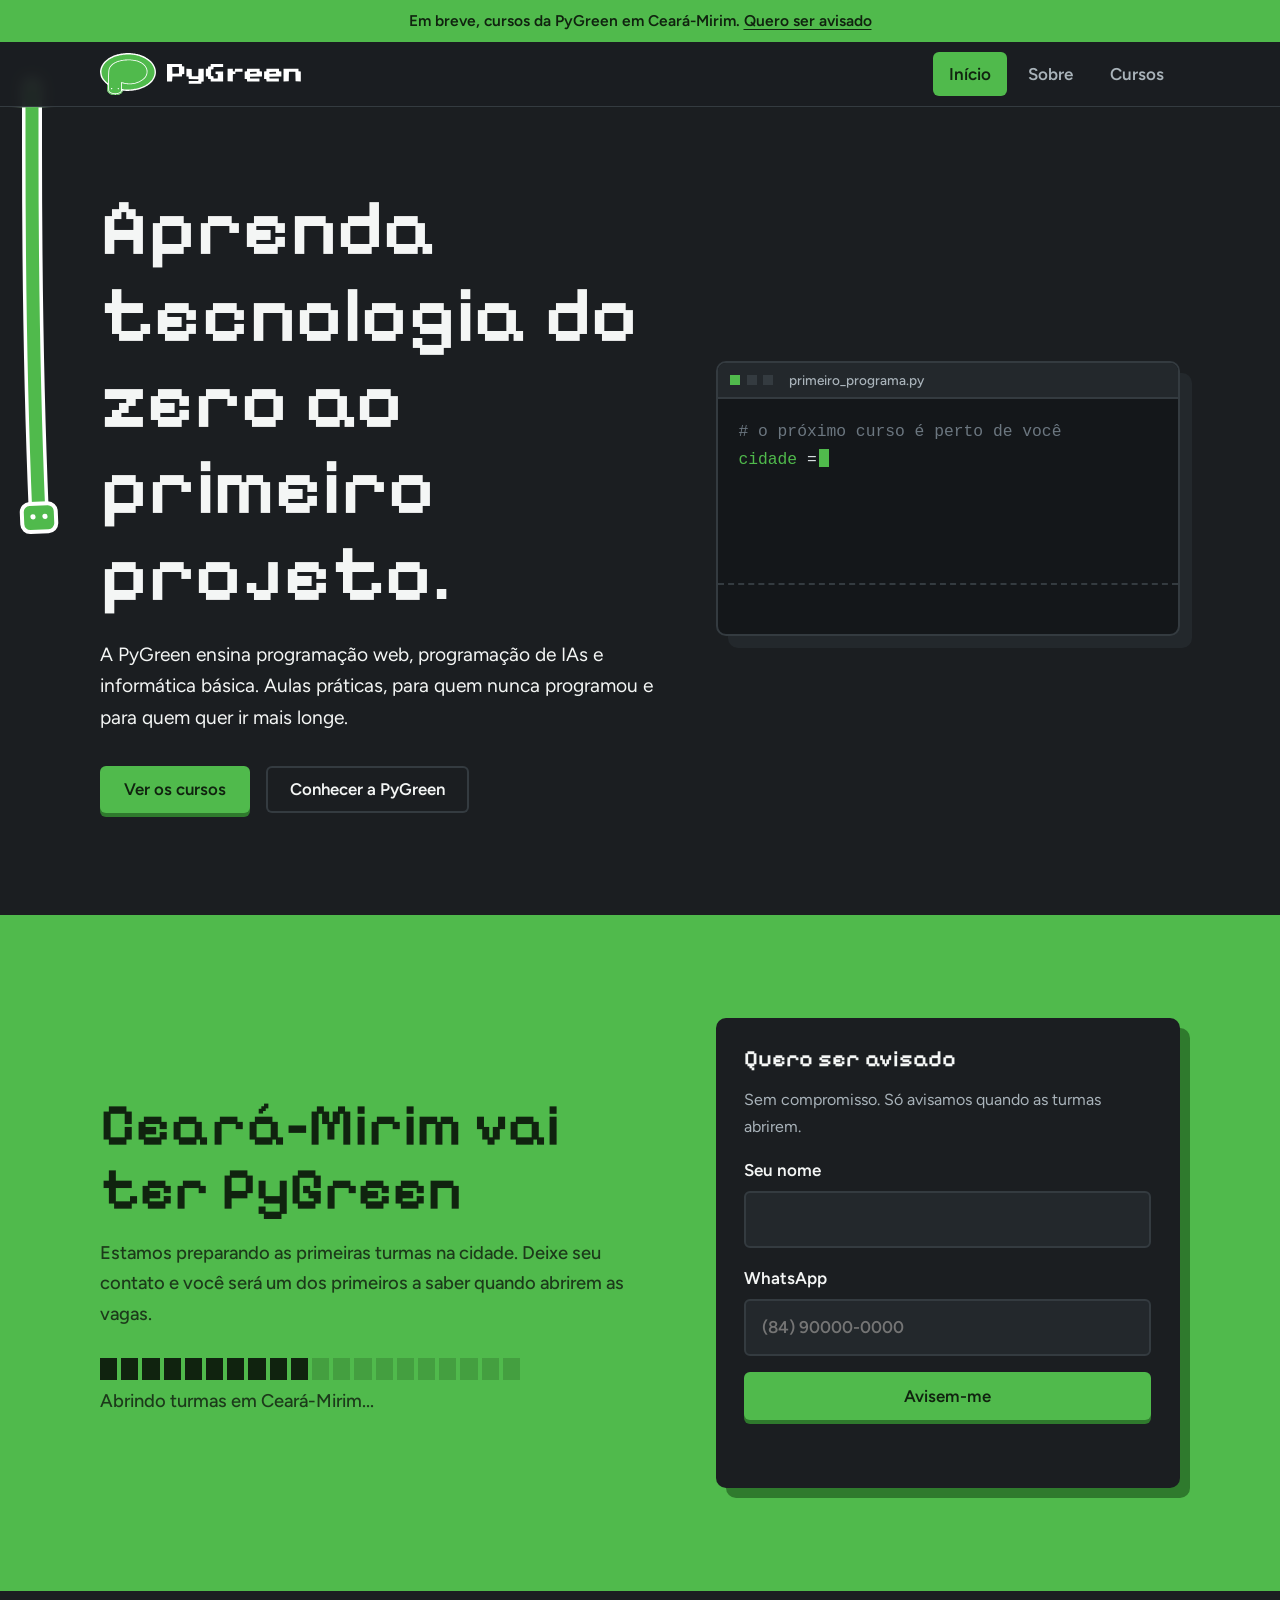
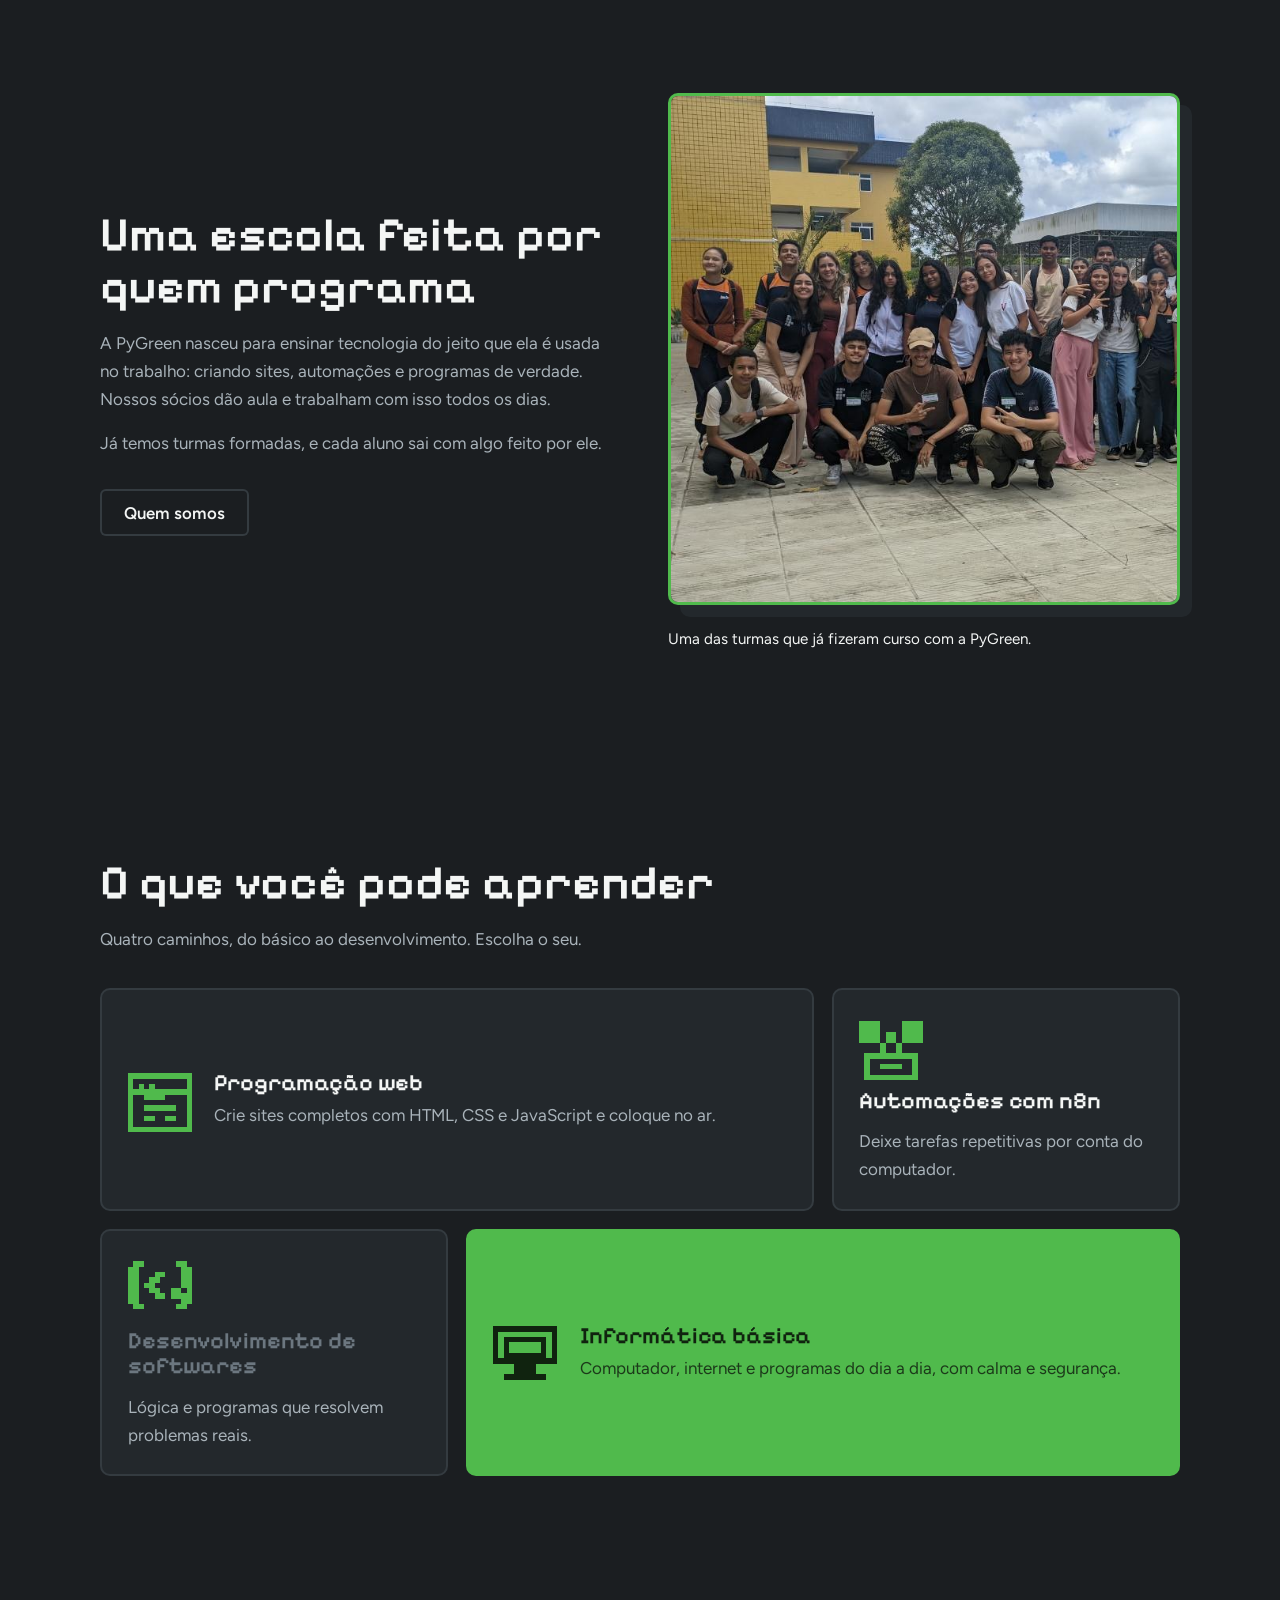
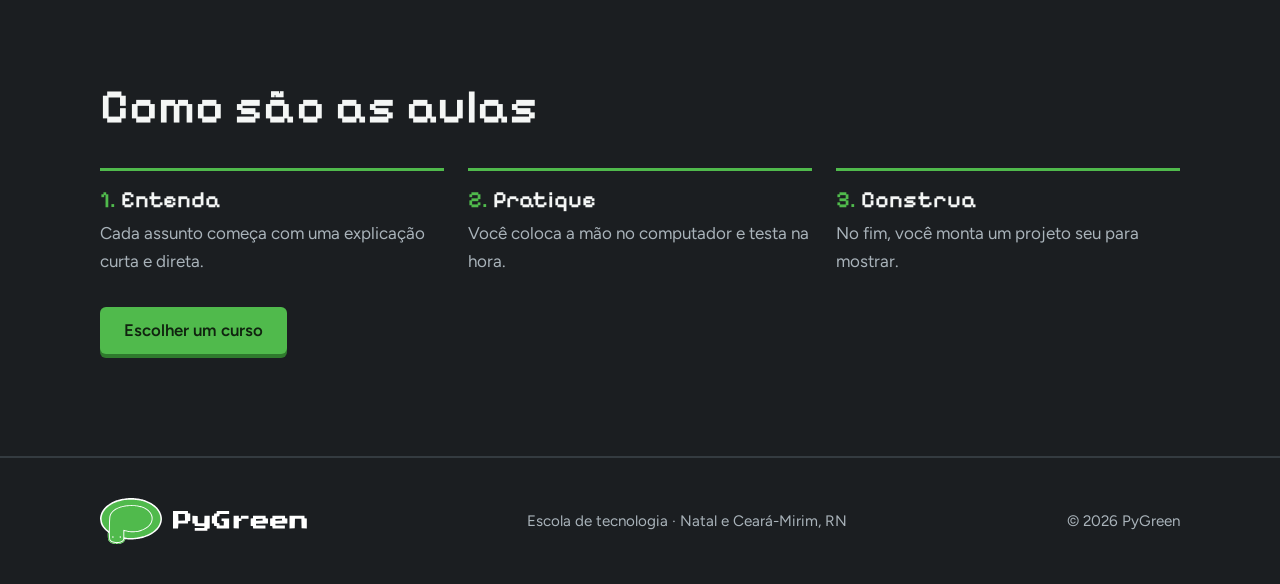
==== index.html @ e2dd6784 "Add files via upload" ====
<!DOCTYPE html>
<html lang="pt-BR">
<head>
<meta charset="utf-8">
<meta name="viewport" content="width=device-width, initial-scale=1">
<title>PyGreen | Escola de tecnologia</title>
<meta name="description" content="Cursos de programação web, programação de IAs e informática básica. Em breve em Ceará-Mirim.">
<meta name="theme-color" content="#1b1e21">
<link rel="icon" type="image/svg+xml" href="img/emblema.svg">
<link rel="preconnect" href="https://fonts.googleapis.com">
<link rel="preconnect" href="https://fonts.gstatic.com" crossorigin>
<link href="https://fonts.googleapis.com/css2?family=Figtree:wght@400;600&family=Pixelify+Sans:wght@500;600&display=swap" rel="stylesheet">
<link rel="stylesheet" href="style.css">
</head>
<body>
<div class="anuncio">Em breve, cursos da PyGreen em Ceará-Mirim. <a href="index.html#avise">Quero ser avisado</a></div>
<header class="topo">
<div class="wrap">
<a class="marca" href="index.html" aria-label="PyGreen, página inicial"><img src="img/emblema.svg" alt=""><img src="img/wordmark.svg" alt="PyGreen"></a>
<button class="burger" aria-expanded="false" aria-controls="menu">Menu</button>
<nav><ul class="menu" id="menu"><li><a href="index.html" aria-current="page">Início</a></li><li><a href="sobre.html">Sobre</a></li><li><a href="cursos.html">Cursos</a></li></ul></nav>
</div>
</header>
<main>
<section class="hero">
<div class="wrap">
<div>
<h1>Aprenda tecnologia do zero ao primeiro projeto.</h1>
<p class="lead">A PyGreen ensina programação web, programação de IAs e informática básica. Aulas práticas, para quem nunca programou e para quem quer ir mais longe.</p>
<div class="acoes"><a class="btn" href="cursos.html">Ver os cursos</a><a class="btn sec" href="sobre.html">Conhecer a PyGreen</a></div>
</div>
<div class="janela" role="img" aria-label="Editor de código digitando um programa em Python que cumprimenta Ceará-Mirim">
<div class="barra-j"><i></i><i></i><i></i><span>primeiro_programa.py</span></div>
<pre id="codigo"></pre>
<div class="saida"><pre id="saida" style="padding:0;min-height:0;color:inherit"></pre></div>
</div>
</div>
</section>

<section class="cm" id="avise">
<div class="wrap">
<div>
<h2>Ceará-Mirim vai ter PyGreen</h2>
<p>Estamos preparando as primeiras turmas na cidade. Deixe seu contato e você será um dos primeiros a saber quando abrirem as vagas.</p>
<div class="carga" aria-hidden="true"></div>
<p class="carga-t">Abrindo turmas em Ceará-Mirim...</p>
</div>
<form id="aviso-form" novalidate>
<h3>Quero ser avisado</h3>
<p>Sem compromisso. Só avisamos quando as turmas abrirem.</p>
<label>Seu nome<input name="nome" autocomplete="name" required></label>
<label>WhatsApp<input name="contato" type="tel" autocomplete="tel" placeholder="(84) 90000-0000" required></label>
<button class="btn" type="submit">Avisem-me</button>
<p id="aviso" role="status"></p>
</form>
</div>
</section>

<section>
<div class="wrap duas">
<div>
<h2>Uma escola feita por quem programa</h2>
<p>A PyGreen nasceu para ensinar tecnologia do jeito que ela é usada no trabalho: criando sites, automações e programas de verdade. Nossos sócios dão aula e trabalham com isso todos os dias.</p>
<p style="margin-top:1rem">Já temos turmas formadas, e cada aluno sai com algo feito por ele.</p>
<div class="acoes"><a class="btn sec" href="sobre.html">Quem somos</a></div>
</div>
<figure>
<div class="foto"><img src="img/turma.jpg" alt="Turma de alunos da PyGreen reunida no pátio, sorrindo para a foto" loading="lazy"></div>
<figcaption class="legenda">Uma das turmas que já fizeram curso com a PyGreen.</figcaption>
</figure>
</div>
</section>

<section>
<div class="wrap">
<h2>O que você pode aprender</h2>
<p>Quatro caminhos, do básico ao desenvolvimento. Escolha o seu.</p>
<div class="bento">
<a class="tile a" href="cursos.html#web"><svg class="ico" viewBox="0 0 12 12" shape-rendering="crispEdges" aria-hidden="true"><rect x="0" y="1" width="1" height="1"/><rect x="1" y="1" width="1" height="1"/><rect x="2" y="1" width="1" height="1"/><rect x="3" y="1" width="1" height="1"/><rect x="4" y="1" width="1" height="1"/><rect x="5" y="1" width="1" height="1"/><rect x="6" y="1" width="1" height="1"/><rect x="7" y="1" width="1" height="1"/><rect x="8" y="1" width="1" height="1"/><rect x="9" y="1" width="1" height="1"/><rect x="10" y="1" width="1" height="1"/><rect x="11" y="1" width="1" height="1"/><rect x="0" y="2" width="1" height="1"/><rect x="11" y="2" width="1" height="1"/><rect x="0" y="3" width="1" height="1"/><rect x="2" y="3" width="1" height="1"/><rect x="4" y="3" width="1" height="1"/><rect x="11" y="3" width="1" height="1"/><rect x="0" y="4" width="1" height="1"/><rect x="1" y="4" width="1" height="1"/><rect x="2" y="4" width="1" height="1"/><rect x="3" y="4" width="1" height="1"/><rect x="4" y="4" width="1" height="1"/><rect x="5" y="4" width="1" height="1"/><rect x="6" y="4" width="1" height="1"/><rect x="7" y="4" width="1" height="1"/><rect x="8" y="4" width="1" height="1"/><rect x="9" y="4" width="1" height="1"/><rect x="10" y="4" width="1" height="1"/><rect x="11" y="4" width="1" height="1"/><rect x="0" y="5" width="1" height="1"/><rect x="3" y="5" width="1" height="1"/><rect x="4" y="5" width="1" height="1"/><rect x="5" y="5" width="1" height="1"/><rect x="6" y="5" width="1" height="1"/><rect x="11" y="5" width="1" height="1"/><rect x="0" y="6" width="1" height="1"/><rect x="11" y="6" width="1" height="1"/><rect x="0" y="7" width="1" height="1"/><rect x="3" y="7" width="1" height="1"/><rect x="4" y="7" width="1" height="1"/><rect x="5" y="7" width="1" height="1"/><rect x="6" y="7" width="1" height="1"/><rect x="7" y="7" width="1" height="1"/><rect x="8" y="7" width="1" height="1"/><rect x="11" y="7" width="1" height="1"/><rect x="0" y="8" width="1" height="1"/><rect x="11" y="8" width="1" height="1"/><rect x="0" y="9" width="1" height="1"/><rect x="3" y="9" width="1" height="1"/><rect x="4" y="9" width="1" height="1"/><rect x="7" y="9" width="1" height="1"/><rect x="8" y="9" width="1" height="1"/><rect x="11" y="9" width="1" height="1"/><rect x="0" y="10" width="1" height="1"/><rect x="11" y="10" width="1" height="1"/><rect x="0" y="11" width="1" height="1"/><rect x="1" y="11" width="1" height="1"/><rect x="2" y="11" width="1" height="1"/><rect x="3" y="11" width="1" height="1"/><rect x="4" y="11" width="1" height="1"/><rect x="5" y="11" width="1" height="1"/><rect x="6" y="11" width="1" height="1"/><rect x="7" y="11" width="1" height="1"/><rect x="8" y="11" width="1" height="1"/><rect x="9" y="11" width="1" height="1"/><rect x="10" y="11" width="1" height="1"/><rect x="11" y="11" width="1" height="1"/></svg><div><h3>Programação web</h3><p>Crie sites completos com HTML, CSS e JavaScript e coloque no ar.</p></div></a>
<a class="tile b" href="cursos.html#n8n"><svg class="ico" viewBox="0 0 12 12" shape-rendering="crispEdges" aria-hidden="true"><rect x="0" y="1" width="1" height="1"/><rect x="1" y="1" width="1" height="1"/><rect x="2" y="1" width="1" height="1"/><rect x="3" y="1" width="1" height="1"/><rect x="8" y="1" width="1" height="1"/><rect x="9" y="1" width="1" height="1"/><rect x="10" y="1" width="1" height="1"/><rect x="11" y="1" width="1" height="1"/><rect x="0" y="2" width="1" height="1"/><rect x="1" y="2" width="1" height="1"/><rect x="2" y="2" width="1" height="1"/><rect x="3" y="2" width="1" height="1"/><rect x="8" y="2" width="1" height="1"/><rect x="9" y="2" width="1" height="1"/><rect x="10" y="2" width="1" height="1"/><rect x="11" y="2" width="1" height="1"/><rect x="0" y="3" width="1" height="1"/><rect x="1" y="3" width="1" height="1"/><rect x="2" y="3" width="1" height="1"/><rect x="3" y="3" width="1" height="1"/><rect x="5" y="3" width="1" height="1"/><rect x="6" y="3" width="1" height="1"/><rect x="8" y="3" width="1" height="1"/><rect x="9" y="3" width="1" height="1"/><rect x="10" y="3" width="1" height="1"/><rect x="11" y="3" width="1" height="1"/><rect x="0" y="4" width="1" height="1"/><rect x="1" y="4" width="1" height="1"/><rect x="2" y="4" width="1" height="1"/><rect x="3" y="4" width="1" height="1"/><rect x="5" y="4" width="1" height="1"/><rect x="6" y="4" width="1" height="1"/><rect x="8" y="4" width="1" height="1"/><rect x="9" y="4" width="1" height="1"/><rect x="10" y="4" width="1" height="1"/><rect x="11" y="4" width="1" height="1"/><rect x="4" y="5" width="1" height="1"/><rect x="7" y="5" width="1" height="1"/><rect x="4" y="6" width="1" height="1"/><rect x="7" y="6" width="1" height="1"/><rect x="1" y="7" width="1" height="1"/><rect x="2" y="7" width="1" height="1"/><rect x="3" y="7" width="1" height="1"/><rect x="4" y="7" width="1" height="1"/><rect x="5" y="7" width="1" height="1"/><rect x="6" y="7" width="1" height="1"/><rect x="7" y="7" width="1" height="1"/><rect x="8" y="7" width="1" height="1"/><rect x="9" y="7" width="1" height="1"/><rect x="10" y="7" width="1" height="1"/><rect x="1" y="8" width="1" height="1"/><rect x="10" y="8" width="1" height="1"/><rect x="1" y="9" width="1" height="1"/><rect x="4" y="9" width="1" height="1"/><rect x="5" y="9" width="1" height="1"/><rect x="6" y="9" width="1" height="1"/><rect x="7" y="9" width="1" height="1"/><rect x="10" y="9" width="1" height="1"/><rect x="1" y="10" width="1" height="1"/><rect x="10" y="10" width="1" height="1"/><rect x="1" y="11" width="1" height="1"/><rect x="2" y="11" width="1" height="1"/><rect x="3" y="11" width="1" height="1"/><rect x="4" y="11" width="1" height="1"/><rect x="5" y="11" width="1" height="1"/><rect x="6" y="11" width="1" height="1"/><rect x="7" y="11" width="1" height="1"/><rect x="8" y="11" width="1" height="1"/><rect x="9" y="11" width="1" height="1"/><rect x="10" y="11" width="1" height="1"/></svg><h3>Automações com n8n</h3><p>Deixe tarefas repetitivas por conta do computador.</p></a>
<a class="tile c" href="cursos.html#soft"><svg class="ico" viewBox="0 0 12 12" shape-rendering="crispEdges" aria-hidden="true"><rect x="1" y="1" width="1" height="1"/><rect x="2" y="1" width="1" height="1"/><rect x="9" y="1" width="1" height="1"/><rect x="10" y="1" width="1" height="1"/><rect x="0" y="2" width="1" height="1"/><rect x="1" y="2" width="1" height="1"/><rect x="10" y="2" width="1" height="1"/><rect x="11" y="2" width="1" height="1"/><rect x="0" y="3" width="1" height="1"/><rect x="1" y="3" width="1" height="1"/><rect x="5" y="3" width="1" height="1"/><rect x="6" y="3" width="1" height="1"/><rect x="10" y="3" width="1" height="1"/><rect x="11" y="3" width="1" height="1"/><rect x="0" y="4" width="1" height="1"/><rect x="1" y="4" width="1" height="1"/><rect x="4" y="4" width="1" height="1"/><rect x="5" y="4" width="1" height="1"/><rect x="10" y="4" width="1" height="1"/><rect x="11" y="4" width="1" height="1"/><rect x="0" y="5" width="1" height="1"/><rect x="1" y="5" width="1" height="1"/><rect x="3" y="5" width="1" height="1"/><rect x="4" y="5" width="1" height="1"/><rect x="10" y="5" width="1" height="1"/><rect x="11" y="5" width="1" height="1"/><rect x="0" y="6" width="1" height="1"/><rect x="1" y="6" width="1" height="1"/><rect x="4" y="6" width="1" height="1"/><rect x="5" y="6" width="1" height="1"/><rect x="8" y="6" width="1" height="1"/><rect x="9" y="6" width="1" height="1"/><rect x="11" y="6" width="1" height="1"/><rect x="0" y="7" width="1" height="1"/><rect x="1" y="7" width="1" height="1"/><rect x="5" y="7" width="1" height="1"/><rect x="6" y="7" width="1" height="1"/><rect x="8" y="7" width="1" height="1"/><rect x="9" y="7" width="1" height="1"/><rect x="10" y="7" width="1" height="1"/><rect x="11" y="7" width="1" height="1"/><rect x="0" y="8" width="1" height="1"/><rect x="1" y="8" width="1" height="1"/><rect x="10" y="8" width="1" height="1"/><rect x="11" y="8" width="1" height="1"/><rect x="1" y="9" width="1" height="1"/><rect x="2" y="9" width="1" height="1"/><rect x="9" y="9" width="1" height="1"/><rect x="10" y="9" width="1" height="1"/></svg><h3>Desenvolvimento de softwares</h3><p>Lógica e programas que resolvem problemas reais.</p></a>
<a class="tile d" href="cursos.html#basico"><svg class="ico" viewBox="0 0 12 12" shape-rendering="crispEdges" aria-hidden="true"><rect x="0" y="1" width="1" height="1"/><rect x="1" y="1" width="1" height="1"/><rect x="2" y="1" width="1" height="1"/><rect x="3" y="1" width="1" height="1"/><rect x="4" y="1" width="1" height="1"/><rect x="5" y="1" width="1" height="1"/><rect x="6" y="1" width="1" height="1"/><rect x="7" y="1" width="1" height="1"/><rect x="8" y="1" width="1" height="1"/><rect x="9" y="1" width="1" height="1"/><rect x="10" y="1" width="1" height="1"/><rect x="11" y="1" width="1" height="1"/><rect x="0" y="2" width="1" height="1"/><rect x="11" y="2" width="1" height="1"/><rect x="0" y="3" width="1" height="1"/><rect x="2" y="3" width="1" height="1"/><rect x="3" y="3" width="1" height="1"/><rect x="4" y="3" width="1" height="1"/><rect x="5" y="3" width="1" height="1"/><rect x="6" y="3" width="1" height="1"/><rect x="7" y="3" width="1" height="1"/><rect x="8" y="3" width="1" height="1"/><rect x="9" y="3" width="1" height="1"/><rect x="11" y="3" width="1" height="1"/><rect x="0" y="4" width="1" height="1"/><rect x="2" y="4" width="1" height="1"/><rect x="9" y="4" width="1" height="1"/><rect x="11" y="4" width="1" height="1"/><rect x="0" y="5" width="1" height="1"/><rect x="2" y="5" width="1" height="1"/><rect x="9" y="5" width="1" height="1"/><rect x="11" y="5" width="1" height="1"/><rect x="0" y="6" width="1" height="1"/><rect x="2" y="6" width="1" height="1"/><rect x="3" y="6" width="1" height="1"/><rect x="4" y="6" width="1" height="1"/><rect x="5" y="6" width="1" height="1"/><rect x="6" y="6" width="1" height="1"/><rect x="7" y="6" width="1" height="1"/><rect x="8" y="6" width="1" height="1"/><rect x="9" y="6" width="1" height="1"/><rect x="11" y="6" width="1" height="1"/><rect x="0" y="7" width="1" height="1"/><rect x="1" y="7" width="1" height="1"/><rect x="2" y="7" width="1" height="1"/><rect x="3" y="7" width="1" height="1"/><rect x="4" y="7" width="1" height="1"/><rect x="5" y="7" width="1" height="1"/><rect x="6" y="7" width="1" height="1"/><rect x="7" y="7" width="1" height="1"/><rect x="8" y="7" width="1" height="1"/><rect x="9" y="7" width="1" height="1"/><rect x="10" y="7" width="1" height="1"/><rect x="11" y="7" width="1" height="1"/><rect x="4" y="8" width="1" height="1"/><rect x="5" y="8" width="1" height="1"/><rect x="6" y="8" width="1" height="1"/><rect x="7" y="8" width="1" height="1"/><rect x="4" y="9" width="1" height="1"/><rect x="5" y="9" width="1" height="1"/><rect x="6" y="9" width="1" height="1"/><rect x="7" y="9" width="1" height="1"/><rect x="2" y="10" width="1" height="1"/><rect x="3" y="10" width="1" height="1"/><rect x="4" y="10" width="1" height="1"/><rect x="5" y="10" width="1" height="1"/><rect x="6" y="10" width="1" height="1"/><rect x="7" y="10" width="1" height="1"/><rect x="8" y="10" width="1" height="1"/><rect x="9" y="10" width="1" height="1"/></svg><div><h3>Informática básica</h3><p>Computador, internet e programas do dia a dia, com calma e segurança.</p></div></a>
</div>
</div>
</section>

<section>
<div class="wrap">
<h2>Como são as aulas</h2>
<div class="passos">
<div><h3>Entenda</h3><p>Cada assunto começa com uma explicação curta e direta.</p></div>
<div><h3>Pratique</h3><p>Você coloca a mão no computador e testa na hora.</p></div>
<div><h3>Construa</h3><p>No fim, você monta um projeto seu para mostrar.</p></div>
</div>
<div class="acoes"><a class="btn" href="cursos.html">Escolher um curso</a></div>
</div>
</section>
</main>
<footer>
<div class="wrap">
<a class="marca" href="index.html" aria-label="PyGreen"><img src="img/emblema.svg" alt=""><img src="img/wordmark.svg" alt="PyGreen"></a>
<p>Escola de tecnologia · Natal e Ceará-Mirim, RN</p>
<p>© 2026 PyGreen</p>
</div>
</footer>
<script src="script.js"></script>
</body>
</html>
---- style.css ----
:root{--bg:#1b1e21;--panel:#23282c;--line:#343b40;--green:#50ba4c;--green-d:#2f7a2d;--ink:#10230f;--text:#f4f6f5;--muted:#a9b3ba;--pixel:"Pixelify Sans",ui-monospace,Menlo,Consolas,monospace;--body:"Figtree","Segoe UI",system-ui,sans-serif}
*{box-sizing:border-box;margin:0}
html{scroll-behavior:smooth}
body{background:var(--bg);color:var(--text);font:400 1.0625rem/1.65 var(--body);-webkit-font-smoothing:antialiased;overflow-x:hidden}
img,svg{max-width:100%;display:block}
a{color:inherit}
:focus-visible{outline:3px solid var(--green);outline-offset:3px}
.wrap{width:min(1080px,100% - 2.5rem);margin-inline:auto;position:relative;z-index:1}
h1,h2,h3{font-family:var(--pixel);font-weight:600;line-height:1.08}
h1{font-size:clamp(2.5rem,7vw,5rem)}
h2{font-size:clamp(1.9rem,4.4vw,3rem);margin-bottom:1rem}
h3{font-size:1.45rem;margin-bottom:.4rem}
p{max-width:60ch;color:var(--muted)}
.lead{font-size:1.2rem;color:var(--text)}
.g{color:var(--green)}
main{position:relative}
section{position:relative;padding:clamp(3.5rem,8vw,6.5rem) 0}

/* anuncio + topo */
.anuncio{background:var(--green);color:var(--ink);text-align:center;font-weight:600;padding:.5rem 1rem;font-size:.97rem}
.anuncio a{text-decoration:underline;text-underline-offset:3px}
.topo{position:sticky;top:0;z-index:30;background:rgba(27,30,33,.94);backdrop-filter:blur(6px);border-bottom:1px solid var(--line)}
.topo .wrap{display:flex;align-items:center;justify-content:space-between;gap:1rem;padding-block:.65rem}
.marca{display:flex;align-items:center;gap:.7rem}
.marca img:first-child{height:42px;width:auto}
.marca img:last-child{height:20px;width:auto}
.menu{display:flex;gap:.3rem;list-style:none;padding:0}
.menu a{display:block;padding:.5rem 1rem;text-decoration:none;font-weight:600;border-radius:6px;color:var(--muted)}
.menu a:hover{color:var(--text)}
.menu a[aria-current=page]{color:var(--ink);background:var(--green)}
.burger{display:none;background:none;border:2px solid var(--line);color:var(--text);padding:.45rem .8rem;border-radius:6px;font:600 1rem var(--body);cursor:pointer}

.btn{display:inline-block;font:600 1.05rem var(--body);text-decoration:none;padding:.85rem 1.5rem;background:var(--green);color:var(--ink);border:0;border-radius:6px;box-shadow:0 4px 0 var(--green-d);cursor:pointer;transition:transform .12s,box-shadow .12s}
.btn:hover{transform:translateY(2px);box-shadow:0 2px 0 var(--green-d)}
.btn.sec{background:transparent;color:var(--text);box-shadow:inset 0 0 0 2px var(--line)}
.btn.sec:hover{box-shadow:inset 0 0 0 2px var(--green)}
.acoes{display:flex;gap:1rem;flex-wrap:wrap;margin-top:2rem}

/* trilha da cobra */
.trilha{position:absolute;inset:0;pointer-events:none;z-index:0;overflow:visible}
.trilha svg{position:absolute;inset:0;width:100%;height:100%;overflow:visible}

/* hero */
.hero{padding-top:clamp(2.5rem,6vw,5rem)}
.hero .wrap{display:grid;grid-template-columns:1.1fr .9fr;gap:3rem;align-items:center}
.hero p.lead{margin-top:1.4rem}
.janela{background:#14171a;border:2px solid var(--line);border-radius:10px;box-shadow:12px 12px 0 var(--panel);overflow:hidden;font:500 1.02rem/1.7 "Courier New",monospace}
.barra-j{display:flex;align-items:center;gap:.4rem;padding:.55rem .8rem;background:var(--panel);border-bottom:2px solid var(--line);color:var(--muted);font:500 .85rem var(--body)}
.barra-j i{width:10px;height:10px;background:var(--line);display:block}
.barra-j i:first-child{background:var(--green)}
.barra-j span{margin-left:.6rem}
.janela pre{padding:1.2rem 1.3rem;min-height:11.5rem;white-space:pre-wrap;color:#d7dde0}
.k{color:var(--green)}.s{color:#e7d98a}.c{color:#6c7780}
.saida{padding:.9rem 1.3rem;border-top:2px dashed var(--line);color:var(--green);min-height:3.2rem}
.cursor::after{content:"";display:inline-block;width:.6em;height:1.1em;background:var(--green);vertical-align:-.2em;margin-left:2px;animation:pisca 1s steps(1) infinite}
@keyframes pisca{50%{opacity:0}}

/* Ceara-Mirim */
.cm{background:var(--green);color:var(--ink);overflow:hidden}
.cm .wrap{display:grid;grid-template-columns:1.1fr .9fr;gap:3rem;align-items:center}
.cm h2{font-size:clamp(2.1rem,5.2vw,3.7rem)}
.cm p{color:#1c3a1a;font-weight:500;font-size:1.15rem}
.carga{margin-top:1.8rem;display:flex;gap:4px;max-width:420px}
.carga b{flex:1;height:22px;background:rgba(16,35,15,.18);transition:background .15s}
.carga b.on{background:var(--ink)}
.carga-t{margin-top:.6rem;font:600 .95rem var(--body);color:var(--ink)}
.cm form{background:var(--bg);color:var(--text);padding:1.8rem;border-radius:10px;box-shadow:10px 10px 0 var(--green-d);display:grid;gap:1rem}
.cm form h3{margin:0}
.cm form p{color:var(--muted);font-size:1rem;font-weight:400}
label{font-weight:600;display:grid;gap:.4rem}
input{font:inherit;padding:.8rem 1rem;background:var(--panel);color:var(--text);border:2px solid var(--line);border-radius:6px;width:100%}
input:focus{border-color:var(--green);outline:none}
#aviso{min-height:1.5em;color:var(--green);font-weight:600}

/* sobre nos / fotos */
.duas{display:grid;grid-template-columns:1fr 1fr;gap:3.5rem;align-items:center}
.foto{border:3px solid var(--green);border-radius:10px;overflow:hidden;box-shadow:12px 12px 0 var(--panel)}
.foto img{width:100%;height:100%;object-fit:cover}
.legenda{font-size:.95rem;margin-top:1.4rem;max-width:none}

/* cursos bento */
.bento{display:grid;grid-template-columns:repeat(6,1fr);gap:1.1rem;margin-top:2.2rem}
.tile{background:var(--panel);border:2px solid var(--line);border-radius:10px;padding:1.6rem;text-decoration:none;display:flex;flex-direction:column;gap:.5rem;transition:border-color .15s,transform .15s}
.tile:hover{border-color:var(--green);transform:translateY(-3px)}
.tile.a{grid-column:span 4}.tile.b{grid-column:span 2}.tile.c{grid-column:span 2}.tile.d{grid-column:span 4}
.tile.a,.tile.d{flex-direction:row;align-items:center;gap:1.4rem}
.tile.d{background:var(--green);border-color:var(--green);color:var(--ink)}
.tile.d p{color:#1c3a1a}
.ico{width:64px;height:64px;flex:none;image-rendering:pixelated}
.ico rect{fill:var(--green)}
.tile.d .ico rect{fill:var(--ink)}

/* passos */
.passos{display:grid;grid-template-columns:repeat(3,1fr);gap:1.5rem;margin-top:2.2rem;counter-reset:p}
.passos div{border-top:3px solid var(--green);padding-top:1rem;counter-increment:p}
.passos h3::before{content:counter(p) ". ";color:var(--green)}

/* paginas internas */
.topo-pag{padding-bottom:1rem}
.topo-pag h1{max-width:14ch}
.curso{border-top:2px solid var(--line)}
.curso:last-of-type{border-bottom:2px solid var(--line)}
.curso summary{list-style:none;cursor:pointer;display:grid;grid-template-columns:84px 1fr 34px;gap:1.5rem;align-items:center;padding:1.8rem 0}
.curso summary::-webkit-details-marker{display:none}
.curso summary .ico{width:84px;height:84px}
.curso summary h3{font-size:clamp(1.5rem,3vw,2rem);margin:0 0 .3rem}
.curso summary::after{content:"+";font:600 2rem var(--pixel);color:var(--green);text-align:center;transition:transform .2s}
.curso[open] summary::after{transform:rotate(45deg)}
.curso summary:hover h3{color:var(--green)}
.detalhe{display:grid;grid-template-columns:1fr 1fr;gap:2rem;padding:0 0 2.2rem calc(84px + 1.5rem)}
.detalhe h4{font:600 1.15rem var(--pixel);margin-bottom:.6rem;color:var(--green)}
.detalhe ul{padding-left:1.1rem;color:var(--muted)}
.detalhe li{margin-bottom:.3rem}

.socios{display:grid;grid-template-columns:repeat(2,1fr);gap:2.5rem;margin-top:2.2rem}
.socio .foto{aspect-ratio:4/5;margin-bottom:1.5rem}
.socio .vazio{aspect-ratio:4/5;margin-bottom:1.5rem;display:grid;place-items:center;border:3px dashed var(--line);border-radius:10px;background:var(--panel);text-align:center;color:var(--muted)}
.socio .vazio b{display:block;font:600 4.5rem var(--pixel);color:var(--line)}
.papel{color:var(--green);font-weight:600;margin-bottom:.5rem}
.valores{display:grid;grid-template-columns:repeat(3,1fr);gap:1.5rem;margin-top:2rem}
.valores div{border-left:3px solid var(--green);padding-left:1.1rem}

footer{border-top:2px solid var(--line);padding:2.5rem 0;position:relative;z-index:1;background:var(--bg)}
footer .wrap{display:flex;justify-content:space-between;gap:1.2rem;flex-wrap:wrap;align-items:center}
footer .marca img:first-child{height:46px}
footer p{font-size:.95rem}

@media(max-width:860px){
 .trilha #c-b{stroke-width:10px}.trilha #c-v{stroke-width:5px}.trilha #c-h{scale:.55}
 .hero .wrap,.duas,.cm .wrap,.socios,.passos,.valores,.detalhe{grid-template-columns:1fr}
 .detalhe{padding-left:0}
 .curso summary{grid-template-columns:56px 1fr 28px;gap:1rem}
 .curso summary .ico{width:56px;height:56px}
 .bento{grid-template-columns:1fr}
 .tile.a,.tile.b,.tile.c,.tile.d{grid-column:auto}
 .burger{display:block}
 .menu{display:none;position:absolute;top:100%;left:0;right:0;flex-direction:column;background:var(--bg);padding:.8rem 1.25rem 1.2rem;border-bottom:2px solid var(--line)}
 .menu.aberto{display:flex}
}
@media(prefers-reduced-motion:reduce){*{animation:none!important;transition:none!important;scroll-behavior:auto!important}}
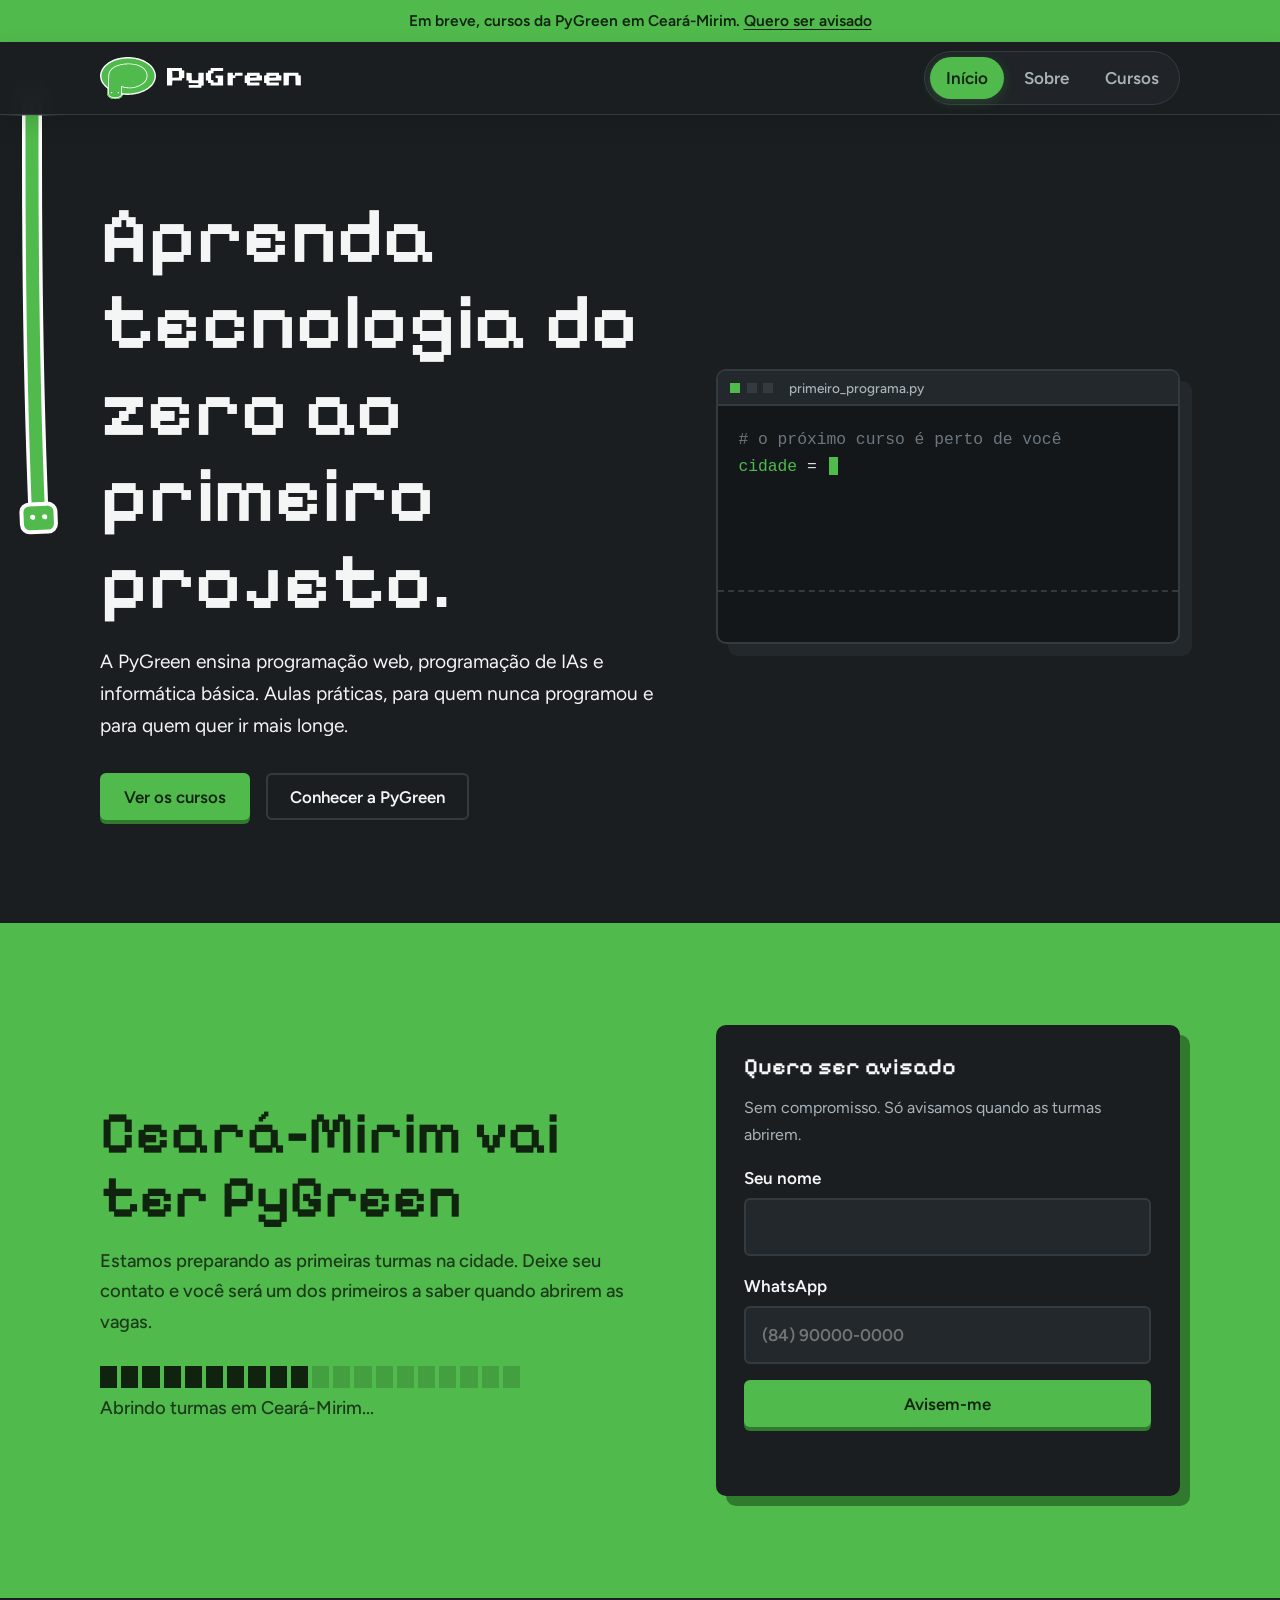
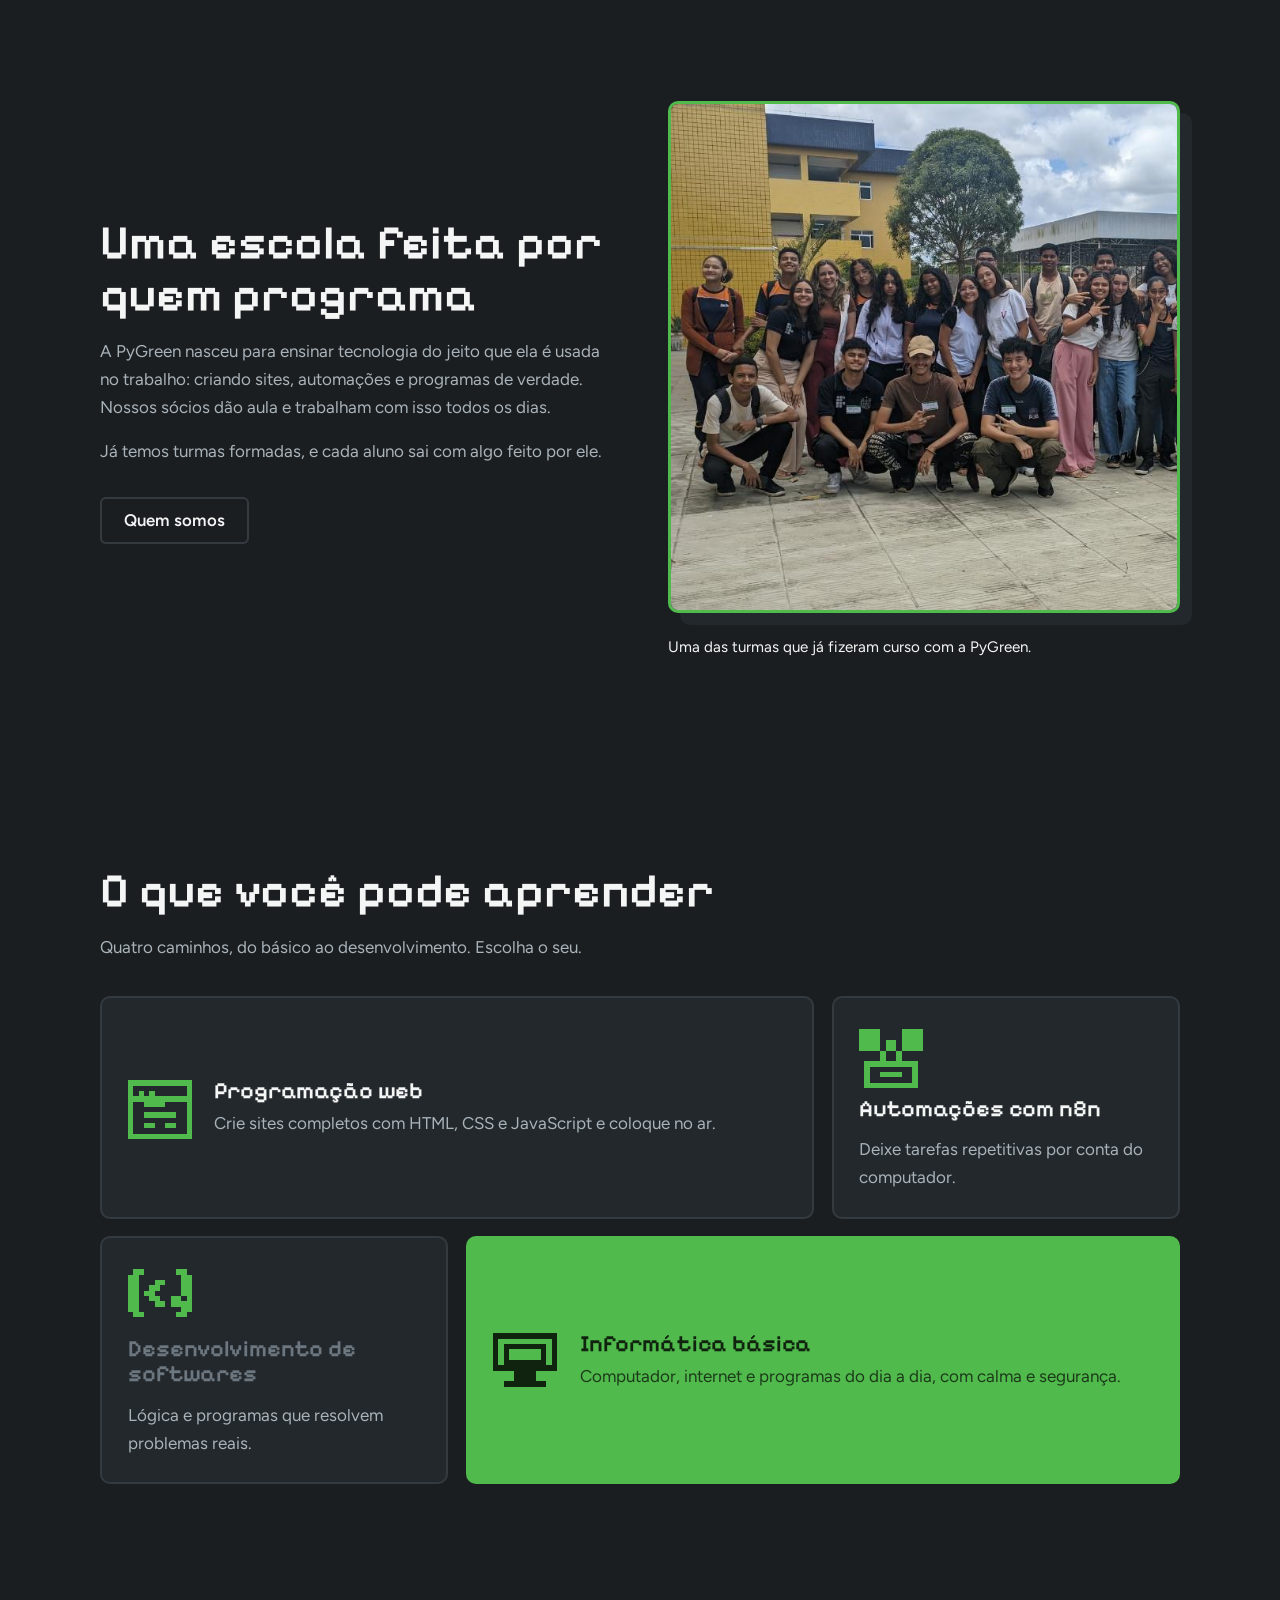
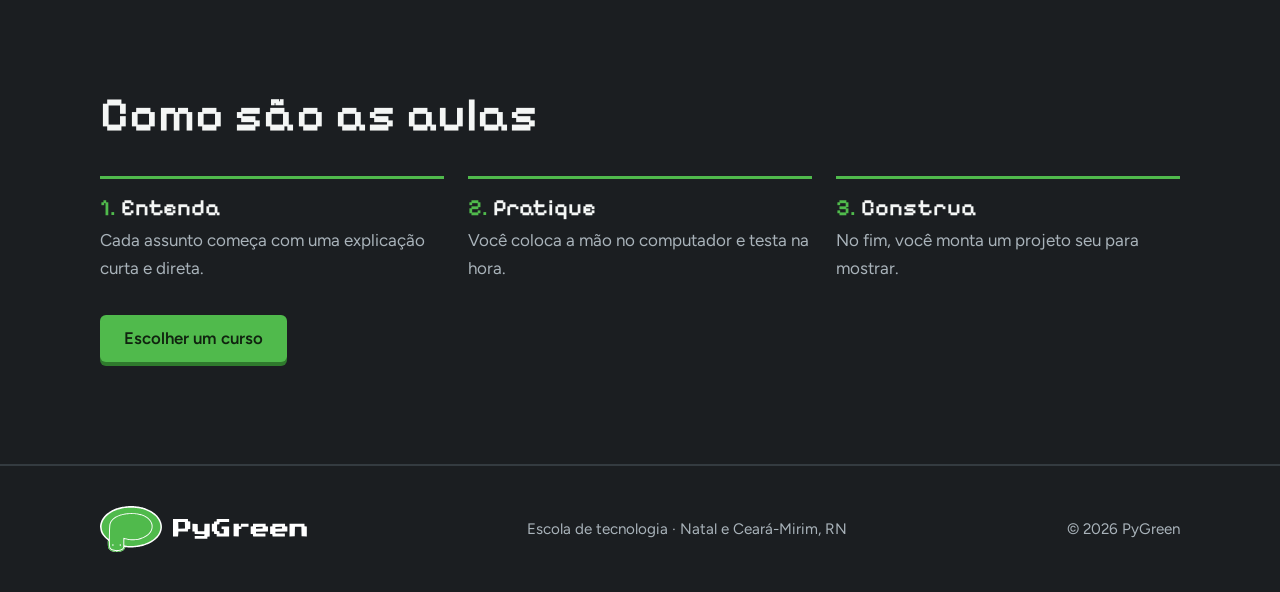
==== commit 3d5926e5: "barra de navegação" ====
--- a/index.html
+++ b/index.html
@@ -17,7 +17,7 @@
 <header class="topo">
 <div class="wrap">
 <a class="marca" href="index.html" aria-label="PyGreen, página inicial"><img src="img/emblema.svg" alt=""><img src="img/wordmark.svg" alt="PyGreen"></a>
-<button class="burger" aria-expanded="false" aria-controls="menu">Menu</button>
+<button class="burger" type="button" aria-expanded="false" aria-controls="menu" aria-label="Abrir menu"><i></i><i></i><i></i></button>
 <nav><ul class="menu" id="menu"><li><a href="index.html" aria-current="page">Início</a></li><li><a href="sobre.html">Sobre</a></li><li><a href="cursos.html">Cursos</a></li></ul></nav>
 </div>
 </header>
--- a/style.css
+++ b/style.css
@@ -19,16 +19,21 @@
 /* anuncio + topo */
 .anuncio{background:var(--green);color:var(--ink);text-align:center;font-weight:600;padding:.5rem 1rem;font-size:.97rem}
 .anuncio a{text-decoration:underline;text-underline-offset:3px}
-.topo{position:sticky;top:0;z-index:30;background:rgba(27,30,33,.94);backdrop-filter:blur(6px);border-bottom:1px solid var(--line)}
-.topo .wrap{display:flex;align-items:center;justify-content:space-between;gap:1rem;padding-block:.65rem}
+.topo{position:sticky;top:0;z-index:30;background:rgba(27,30,33,.97);backdrop-filter:blur(12px);border-bottom:1px solid var(--line);box-shadow:0 8px 24px rgba(0,0,0,.12)}
+.topo .wrap{display:flex;align-items:center;justify-content:space-between;gap:1.5rem;min-height:72px;padding-block:.6rem}
 .marca{display:flex;align-items:center;gap:.7rem}
 .marca img:first-child{height:42px;width:auto}
 .marca img:last-child{height:20px;width:auto}
-.menu{display:flex;gap:.3rem;list-style:none;padding:0}
-.menu a{display:block;padding:.5rem 1rem;text-decoration:none;font-weight:600;border-radius:6px;color:var(--muted)}
-.menu a:hover{color:var(--text)}
-.menu a[aria-current=page]{color:var(--ink);background:var(--green)}
-.burger{display:none;background:none;border:2px solid var(--line);color:var(--text);padding:.45rem .8rem;border-radius:6px;font:600 1rem var(--body);cursor:pointer}
+.topo nav{margin-left:auto}
+.menu{display:flex;align-items:center;gap:.25rem;list-style:none;padding:.28rem;border:1px solid var(--line);border-radius:999px;background:rgba(35,40,44,.72)}
+.menu a{display:flex;align-items:center;justify-content:center;min-height:40px;padding:.45rem 1rem;text-decoration:none;font-weight:600;border-radius:999px;color:var(--muted);transition:color .18s,background .18s,transform .18s}
+.menu a:hover{color:var(--text);background:var(--panel);transform:translateY(-1px)}
+.menu a[aria-current=page]{color:var(--ink);background:var(--green);box-shadow:0 3px 12px rgba(80,186,76,.22)}
+.burger{display:none;width:46px;height:46px;align-items:center;justify-content:center;flex-direction:column;gap:5px;background:var(--panel);border:1px solid var(--line);color:var(--text);border-radius:10px;font:600 1rem var(--body);cursor:pointer}
+.burger i{width:20px;height:2px;background:currentColor;border-radius:999px;transition:transform .18s,opacity .18s}
+.burger[aria-expanded=true] i:nth-child(1){transform:translateY(7px) rotate(45deg)}
+.burger[aria-expanded=true] i:nth-child(2){opacity:0}
+.burger[aria-expanded=true] i:nth-child(3){transform:translateY(-7px) rotate(-45deg)}
 
 .btn{display:inline-block;font:600 1.05rem var(--body);text-decoration:none;padding:.85rem 1.5rem;background:var(--green);color:var(--ink);border:0;border-radius:6px;box-shadow:0 4px 0 var(--green-d);cursor:pointer;transition:transform .12s,box-shadow .12s}
 .btn:hover{transform:translateY(2px);box-shadow:0 2px 0 var(--green-d)}
@@ -133,8 +138,14 @@
  .curso summary .ico{width:56px;height:56px}
  .bento{grid-template-columns:1fr}
  .tile.a,.tile.b,.tile.c,.tile.d{grid-column:auto}
- .burger{display:block}
- .menu{display:none;position:absolute;top:100%;left:0;right:0;flex-direction:column;background:var(--bg);padding:.8rem 1.25rem 1.2rem;border-bottom:2px solid var(--line)}
+ .topo .wrap{min-height:64px}
+ .marca img:first-child{height:38px}
+ .marca img:last-child{height:18px}
+ .burger{display:flex}
+ .topo nav{position:static}
+ .menu{display:none;position:absolute;top:calc(100% + 1px);left:0;right:0;gap:.35rem;flex-direction:column;align-items:stretch;padding:.65rem;border:0;border-bottom:2px solid var(--line);border-radius:0 0 12px 12px;background:rgba(27,30,33,.99);box-shadow:0 18px 30px rgba(0,0,0,.28)}
  .menu.aberto{display:flex}
+ .menu a{justify-content:flex-start;min-height:48px;padding:.65rem 1rem;border-radius:8px}
+ .menu a:hover{transform:none}
 }
 @media(prefers-reduced-motion:reduce){*{animation:none!important;transition:none!important;scroll-behavior:auto!important}}
